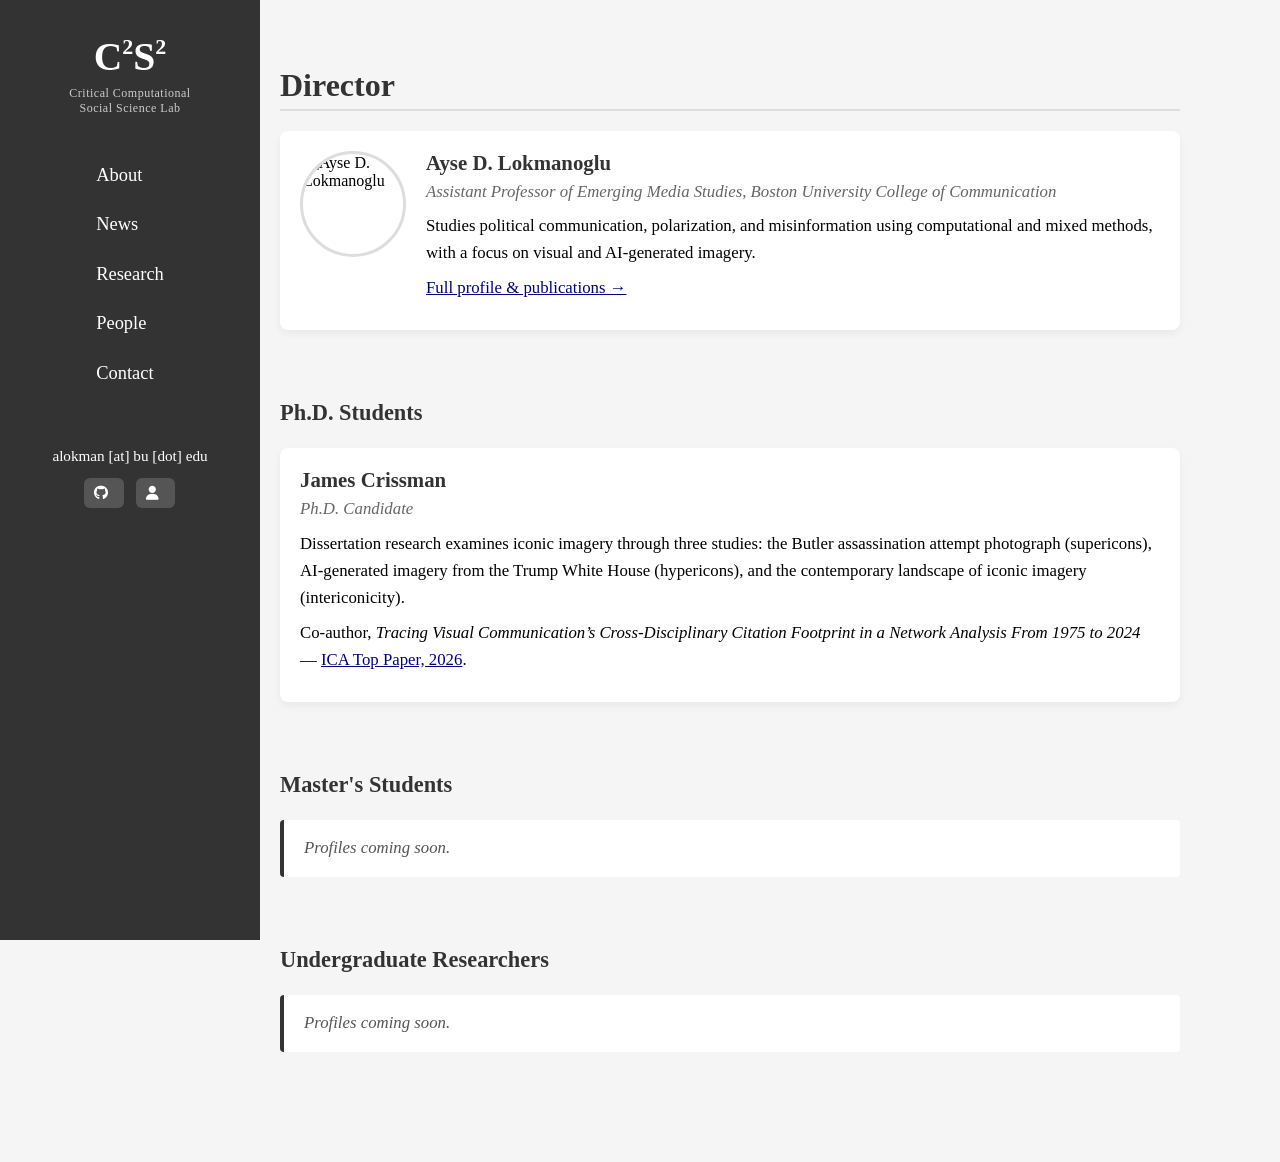
==== people.html @ db1ed7da "updated news and people" ====
<!DOCTYPE html>
<html lang="en">
<head>
  <meta charset="UTF-8">
  <meta name="viewport" content="width=device-width, initial-scale=1.0">
  <title>People &mdash; C2S2 Lab</title>
  <link rel="stylesheet" href="style.css">
  <link rel="stylesheet" href="https://cdnjs.cloudflare.com/ajax/libs/font-awesome/6.5.0/css/all.min.css">
</head>
<body>
  <aside class="sidebar">
    <div class="sidebar-logo">
      <svg viewBox="0 0 400 110" xmlns="http://www.w3.org/2000/svg">
        <text x="200" y="90" font-family="Georgia, serif" font-size="72" font-weight="bold" fill="#ffffff" text-anchor="middle">
          C<tspan font-size="40" dy="-28">2</tspan><tspan dy="28">S</tspan><tspan font-size="40" dy="-28">2</tspan>
        </text>
      </svg>
    </div>
    <div class="sidebar-tagline">Critical Computational<br>Social Science Lab</div>
    <nav>
      <ul>
        <li><a href="index.html#about">About</a></li>
        <li><a href="index.html#news">News</a></li>
        <li><a href="index.html#research">Research</a></li>
        <li><a href="people.html">People</a></li>
        <li><a href="index.html#contact">Contact</a></li>
      </ul>
    </nav>
    <div class="contact-info">
      <p>alokman [at] bu [dot] edu</p>
      <div class="social-links">
        <a href="https://github.com/aysedeniz09/C2S2" target="_blank"><i class="fab fa-github"></i></a>
        <a href="https://aysedeniz09.github.io/" target="_blank"><i class="fas fa-user"></i></a>
      </div>
    </div>
  </aside>

  <main class="main-content">
    <section id="director">
      <h2>Director</h2>
      <div class="person-card">
        <img class="person-photo" src="https://aysedeniz09.github.io/img/prof_pic.jpg" alt="Ayse D. Lokmanoglu">
        <div class="person-info">
          <h4>Ayse D. Lokmanoglu</h4>
          <p class="person-role">Assistant Professor of Emerging Media Studies, Boston University College of Communication</p>
          <p>Studies political communication, polarization, and misinformation using computational and mixed methods, with a focus on visual and AI-generated imagery.</p>
          <p><a href="https://aysedeniz09.github.io/" target="_blank">Full profile &amp; publications &rarr;</a></p>
        </div>
      </div>
    </section>

    <section id="phd-students">
      <h3>Ph.D. Students</h3>
      <div class="person-card">
        <div class="person-info">
          <h4>James Crissman</h4>
          <p class="person-role">Ph.D. Candidate</p>
          <p>Dissertation research examines iconic imagery through three studies: the Butler assassination attempt
            photograph (supericons), AI-generated imagery from the Trump White House (hypericons), and the
            contemporary landscape of iconic imagery (intericonicity).</p>
          <p>Co-author, <em>Tracing Visual Communication&rsquo;s Cross-Disciplinary Citation Footprint in a Network
            Analysis From 1975 to 2024</em> &mdash; <a href="https://icavisualcommunicationstudies.com/" target="_blank">ICA Top Paper, 2026</a>.</p>
        </div>
      </div>
    </section>

    <section id="masters-students">
      <h3>Master's Students</h3>
      <p class="people-note">Profiles coming soon.</p>
    </section>

    <section id="undergrad-researchers">
      <h3>Undergraduate Researchers</h3>
      <p class="people-note">Profiles coming soon.</p>
    </section>
  </main>
</body>
</html>
---- style.css ----
/* Sidebar Styling (adapted from aysedeniz09.github.io) */
.sidebar {
  position: fixed;
  width: 220px;
  min-height: 100vh;
  background-color: #333;
  color: #fff;
  padding: 20px;
  display: flex;
  flex-direction: column;
  justify-content: flex-start;
  align-items: center;
}

.sidebar-logo {
  width: 100%;
  margin-bottom: 5px;
}

.sidebar-logo svg {
  width: 100%;
  height: auto;
  display: block;
}

.sidebar-tagline {
  font-size: 0.75em;
  text-align: center;
  color: #ccc;
  margin-bottom: 25px;
  letter-spacing: 0.5px;
}

.sidebar nav ul {
  list-style: none;
  padding: 0;
}

.sidebar nav ul li {
  margin: 20px 0;
}

.sidebar nav ul li a {
  color: #fff;
  text-decoration: none;
  font-size: 1.1em;
  transition: color 0.3s;
}

.sidebar nav ul li a:hover {
  color: #ccc;
}

.contact-info {
  text-align: center;
  margin-top: 20px;
}

.contact-info p {
  margin-bottom: 10px;
  font-size: 0.95em;
}

.social-links {
  display: flex;
  flex-wrap: wrap;
  justify-content: center;
  gap: 12px;
}

.social-links a {
  display: flex;
  align-items: center;
  justify-content: center;
  background-color: #555;
  color: white;
  text-decoration: none;
  padding: 8px 10px;
  border-radius: 6px;
  font-size: 0.9em;
  transition: background 0.3s;
}

.social-links a:hover {
  background-color: #777;
}

.social-links i {
  margin-right: 6px;
}

/* Main Content */
body {
  display: flex;
  margin: 0;
  font-family: Georgia, serif;
  background-color: #f5f5f5;
  scroll-behavior: smooth;
}

.main-content {
  margin-left: 240px;
  padding: 40px;
  max-width: 900px;
}

h2 {
  font-size: 2em;
  margin-bottom: 20px;
  color: #333;
  border-bottom: 2px solid #ddd;
  padding-bottom: 5px;
}

h3 {
  font-size: 1.4em;
  margin-top: 30px;
  color: #333;
}

p, li {
  font-size: 1.05em;
  line-height: 1.6;
}

section {
  margin-bottom: 70px;
}

a {
  color: navy;
}

a:hover {
  color: #0056b3;
}

.research-areas {
  list-style: disc;
  margin-left: 20px;
}

.research-areas li {
  margin-bottom: 10px;
}

.news-list {
  list-style: none;
  padding: 0;
}

.news-list li {
  margin-bottom: 18px;
  padding-bottom: 18px;
  border-bottom: 1px solid #ddd;
}

.news-date {
  font-weight: bold;
  color: #333;
}


.person-card {
  display: flex;
  gap: 20px;
  background: #fff;
  padding: 20px;
  border-radius: 8px;
  box-shadow: 0 4px 8px rgba(0,0,0,0.05);
  margin-bottom: 25px;
  align-items: flex-start;
}

.person-photo {
  width: 100px;
  height: 100px;
  border-radius: 50%;
  object-fit: cover;
  flex-shrink: 0;
  border: 3px solid #ddd;
}

.person-info h4 {
  margin: 0 0 4px;
  font-size: 1.3em;
  color: #333;
}

.person-role {
  font-style: italic;
  color: #666;
  margin: 0 0 10px;
}

.person-info p {
  margin: 0 0 8px;
}

.people-note {
  background: #fff;
  border-left: 4px solid #333;
  padding: 15px 20px;
  border-radius: 4px;
  font-style: italic;
  color: #555;
}

/* Mobile Responsive */
@media (max-width: 768px) {
  body {
    display: block;
  }

  .sidebar {
    position: static;
    width: auto;
    min-height: auto;
  }

  .main-content {
    margin-left: 0;
    padding: 20px;
    max-width: 100%;
  }
}
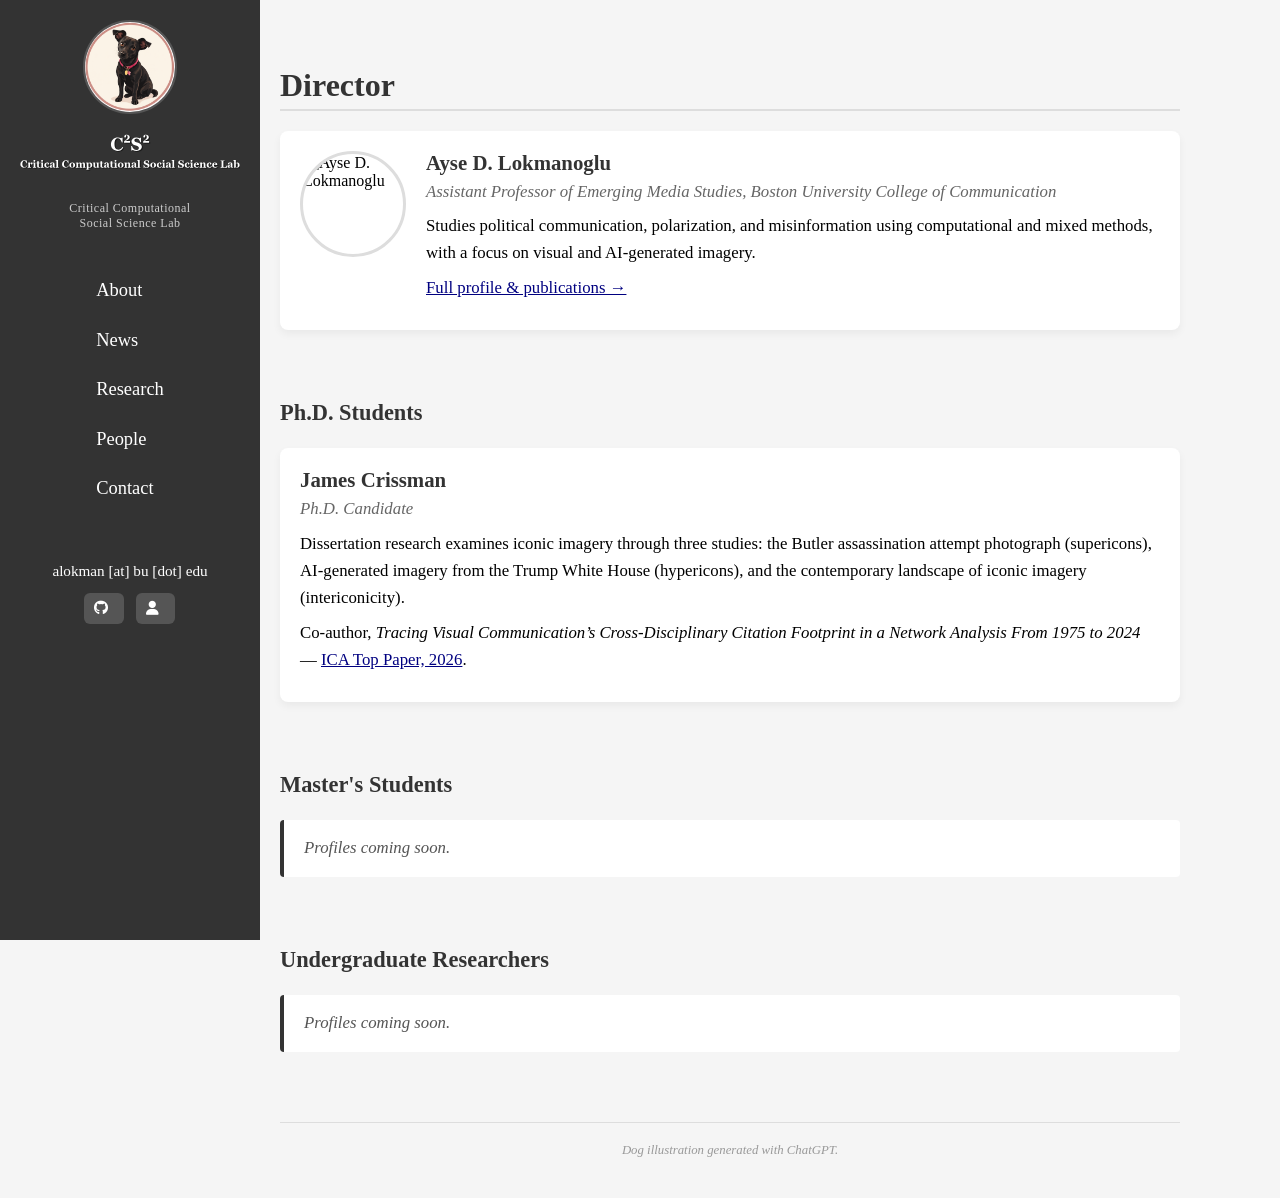
==== commit 77b29b6f: "updated mascot and sidebar" ====
--- a/people.html
+++ b/people.html
@@ -9,12 +9,9 @@
 </head>
 <body>
   <aside class="sidebar">
-    <div class="sidebar-logo">
-      <svg viewBox="0 0 400 110" xmlns="http://www.w3.org/2000/svg">
-        <text x="200" y="90" font-family="Georgia, serif" font-size="72" font-weight="bold" fill="#ffffff" text-anchor="middle">
-          C<tspan font-size="40" dy="-28">2</tspan><tspan dy="28">S</tspan><tspan font-size="40" dy="-28">2</tspan>
-        </text>
-      </svg>
+    <div class="sidebar-brand">
+      <img class="sidebar-mascot" src="img/mascot.png" alt="C2S2 Lab mascot dog">
+      <img class="sidebar-logo-img" src="img/logo.svg" alt="C2S2 - Critical Computational Social Science Lab">
     </div>
     <div class="sidebar-tagline">Critical Computational<br>Social Science Lab</div>
     <nav>
@@ -73,6 +70,10 @@
       <h3>Undergraduate Researchers</h3>
       <p class="people-note">Profiles coming soon.</p>
     </section>
+
+    <footer class="site-footer">
+      Dog illustration generated with ChatGPT.
+    </footer>
   </main>
 </body>
 </html>
--- a/style.css
+++ b/style.css
@@ -12,15 +12,37 @@
   align-items: center;
 }
 
-.sidebar-logo {
+.sidebar-brand {
+  display: flex;
+  flex-direction: column;
+  align-items: center;
+  gap: 12px;
   width: 100%;
-  margin-bottom: 5px;
-}
-
-.sidebar-logo svg {
+  margin-bottom: 20px;
+}
+
+.sidebar-logo-img {
   width: 100%;
   height: auto;
-  display: block;
+}
+
+.sidebar-mascot {
+  width: 90px;
+  height: 90px;
+  border-radius: 50%;
+  object-fit: cover;
+  flex-shrink: 0;
+  border: 2px solid #555;
+}
+
+.site-footer {
+  text-align: center;
+  font-size: 0.8em;
+  font-style: italic;
+  color: #999;
+  margin-top: 50px;
+  padding-top: 20px;
+  border-top: 1px solid #ddd;
 }
 
 .sidebar-tagline {
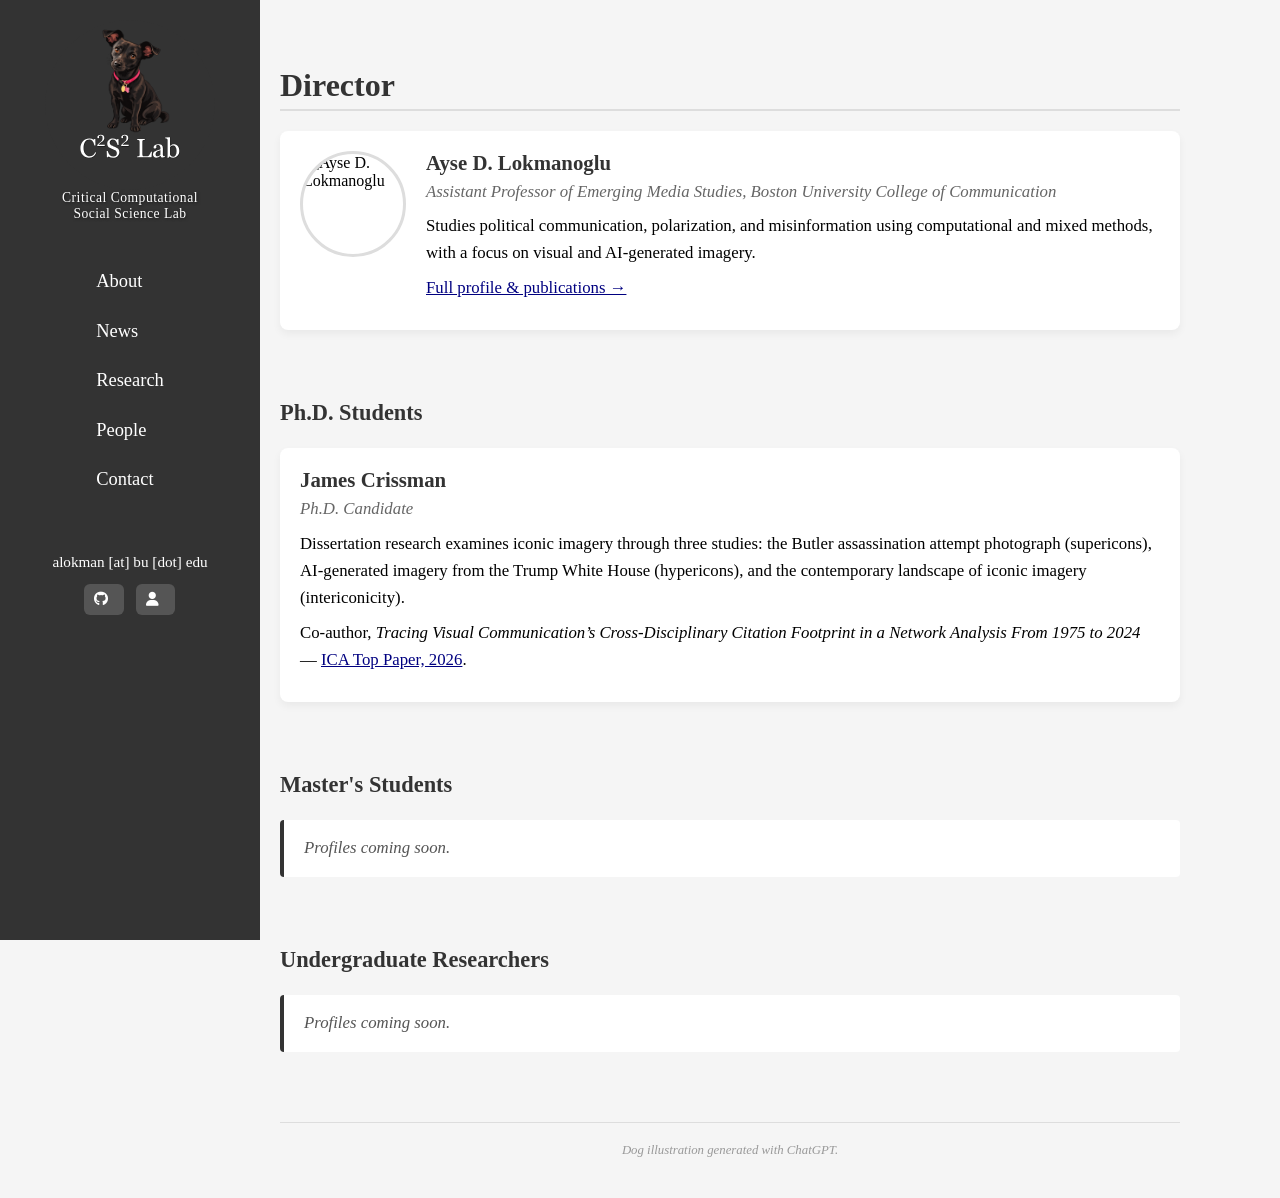
==== commit b411af89: "playign with logo and mascot" ====
--- a/people.html
+++ b/people.html
@@ -10,8 +10,7 @@
 <body>
   <aside class="sidebar">
     <div class="sidebar-brand">
-      <img class="sidebar-mascot" src="img/mascot.png" alt="C2S2 Lab mascot dog">
-      <img class="sidebar-logo-img" src="img/logo.svg" alt="C2S2 - Critical Computational Social Science Lab">
+      <img class="sidebar-brand-img" src="img/C2S2.svg" alt="C2S2 Lab logo with mascot dog">
     </div>
     <div class="sidebar-tagline">Critical Computational<br>Social Science Lab</div>
     <nav>
--- a/style.css
+++ b/style.css
@@ -14,25 +14,27 @@
 
 .sidebar-brand {
   display: flex;
-  flex-direction: column;
-  align-items: center;
-  gap: 12px;
+  justify-content: center;
   width: 100%;
-  margin-bottom: 20px;
-}
-
-.sidebar-logo-img {
-  width: 100%;
-  height: auto;
-}
-
-.sidebar-mascot {
-  width: 90px;
-  height: 90px;
+  margin-bottom: 0;
+}
+
+.sidebar-brand-img {
+  width: 170px;
+  height: 170px;
   border-radius: 50%;
   object-fit: cover;
-  flex-shrink: 0;
-  border: 2px solid #555;
+}
+
+.sidebar-tagline {
+  font-size: 0.85em;
+  text-align: center;
+  color: #fff;
+  font-family: Georgia, serif;
+  margin-top: 0;
+  margin-bottom: 25px;
+  letter-spacing: 0.5px;
+  text-shadow: 1px 1px 3px rgba(0, 0, 0, 0.5);
 }
 
 .site-footer {
@@ -43,14 +45,6 @@
   margin-top: 50px;
   padding-top: 20px;
   border-top: 1px solid #ddd;
-}
-
-.sidebar-tagline {
-  font-size: 0.75em;
-  text-align: center;
-  color: #ccc;
-  margin-bottom: 25px;
-  letter-spacing: 0.5px;
 }
 
 .sidebar nav ul {
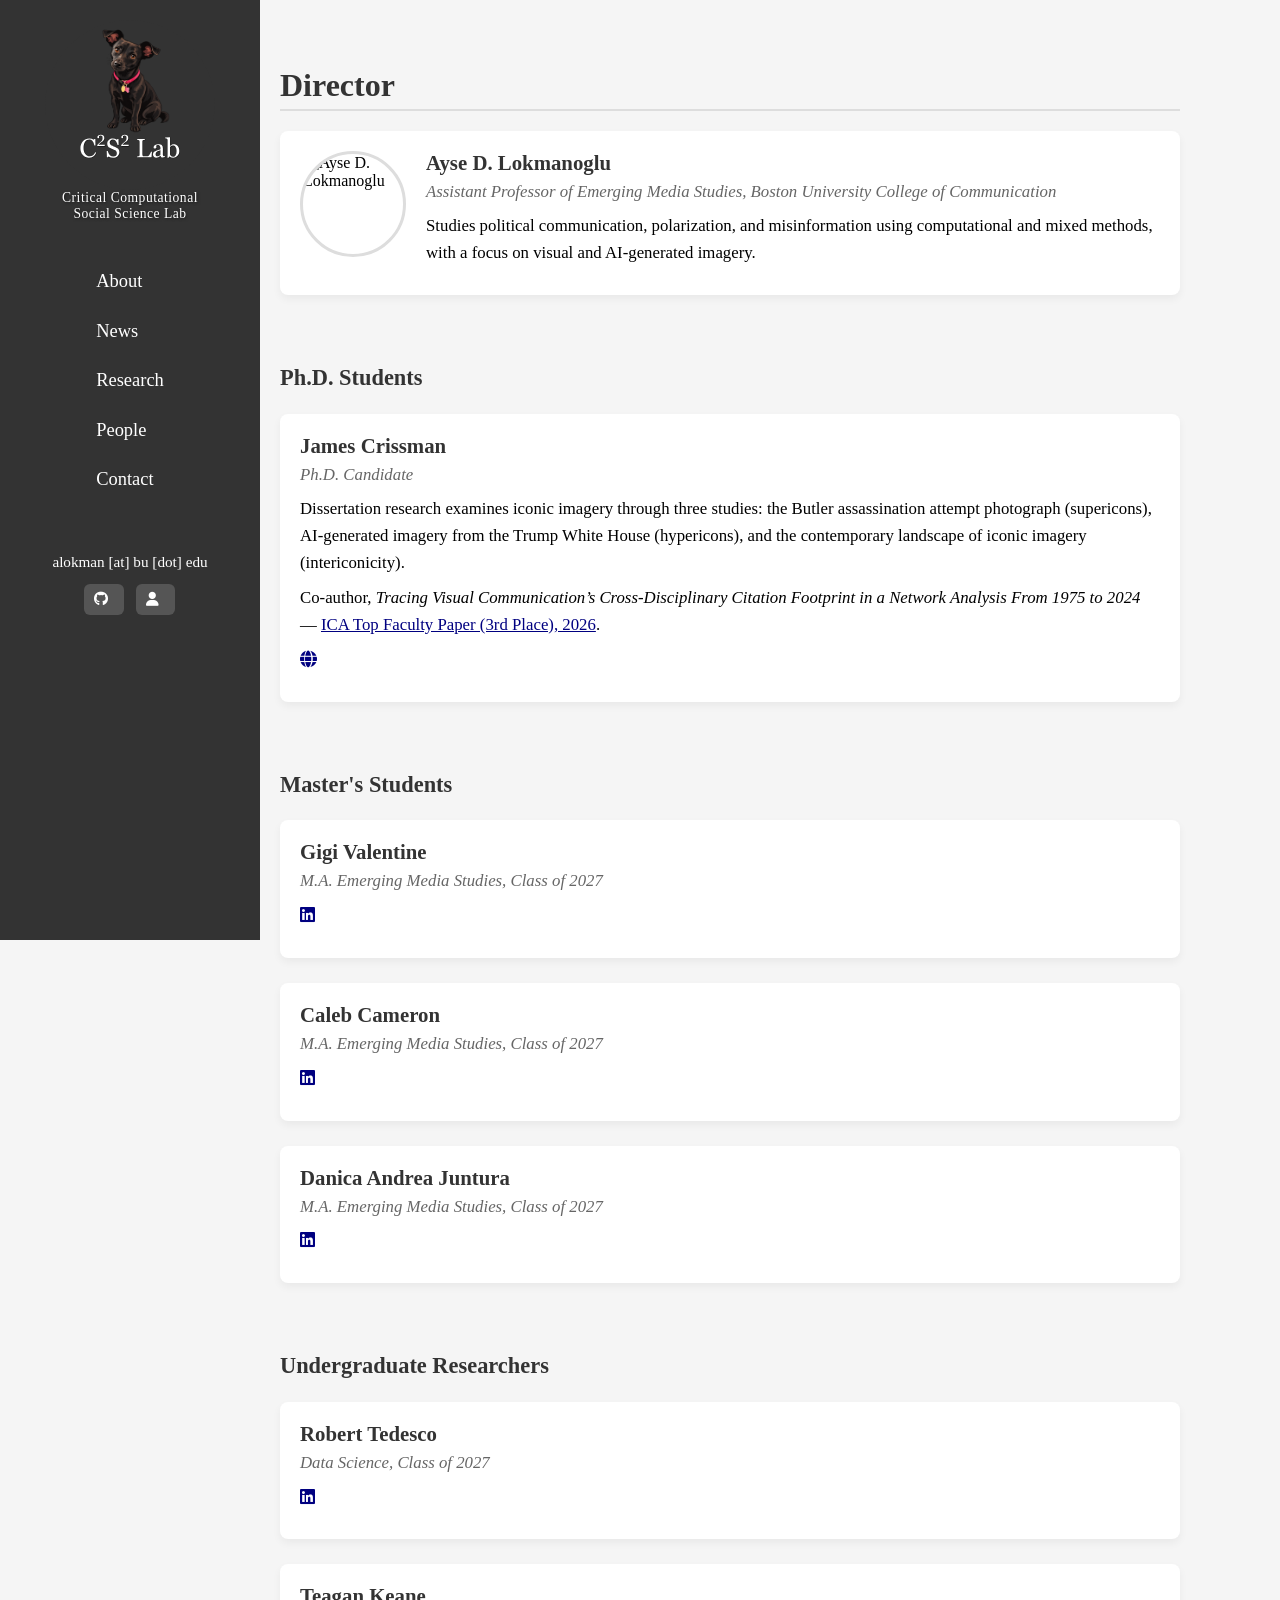
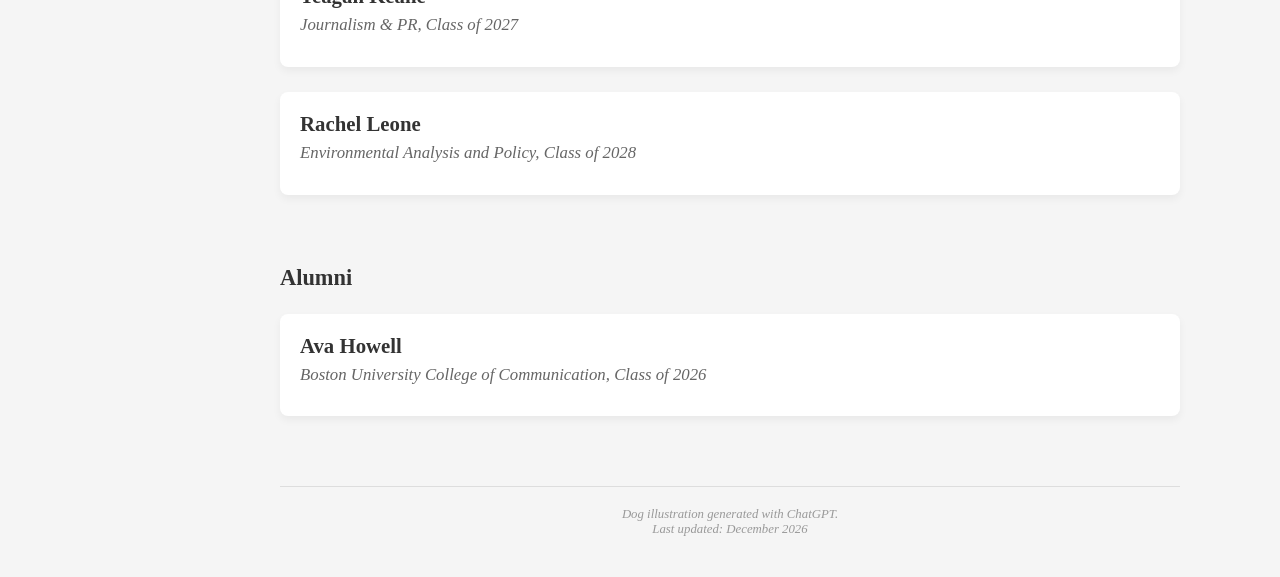
==== commit fdd5cc85: "added people" ====
--- a/people.html
+++ b/people.html
@@ -37,10 +37,9 @@
       <div class="person-card">
         <img class="person-photo" src="https://aysedeniz09.github.io/img/prof_pic.jpg" alt="Ayse D. Lokmanoglu">
         <div class="person-info">
-          <h4>Ayse D. Lokmanoglu</h4>
+          <h4><a href="https://aysedeniz09.github.io/" target="_blank">Ayse D. Lokmanoglu</a></h4>
           <p class="person-role">Assistant Professor of Emerging Media Studies, Boston University College of Communication</p>
           <p>Studies political communication, polarization, and misinformation using computational and mixed methods, with a focus on visual and AI-generated imagery.</p>
-          <p><a href="https://aysedeniz09.github.io/" target="_blank">Full profile &amp; publications &rarr;</a></p>
         </div>
       </div>
     </section>
@@ -55,24 +54,91 @@
             photograph (supericons), AI-generated imagery from the Trump White House (hypericons), and the
             contemporary landscape of iconic imagery (intericonicity).</p>
           <p>Co-author, <em>Tracing Visual Communication&rsquo;s Cross-Disciplinary Citation Footprint in a Network
-            Analysis From 1975 to 2024</em> &mdash; <a href="https://icavisualcommunicationstudies.com/" target="_blank">ICA Top Paper, 2026</a>.</p>
+            Analysis From 1975 to 2024</em> &mdash; <a href="https://icavisualcommunicationstudies.com/" target="_blank">ICA Top Faculty Paper (3rd Place), 2026</a>.</p>
+          <p><a href="https://jcriss22.github.io/website/" target="_blank" aria-label="Website"><i class="fas fa-globe"></i></a></p>
         </div>
       </div>
     </section>
 
     <section id="masters-students">
       <h3>Master's Students</h3>
-      <p class="people-note">Profiles coming soon.</p>
+      <div class="person-card">
+        <div class="person-info">
+          <h4>Gigi Valentine</h4>
+          <p class="person-role">M.A. Emerging Media Studies, Class of 2027</p>
+          <p><a href="https://www.linkedin.com/in/ggvk" target="_blank" aria-label="LinkedIn"><i class="fab fa-linkedin"></i></a></p>
+        </div>
+      </div>
+      <div class="person-card">
+        <div class="person-info">
+          <h4>Caleb Cameron</h4>
+          <p class="person-role">M.A. Emerging Media Studies, Class of 2027</p>
+          <p><a href="https://www.linkedin.com/in/caleb-cameron-b55962261/" target="_blank" aria-label="LinkedIn"><i class="fab fa-linkedin"></i></a></p>
+        </div>
+      </div>
+      <div class="person-card">
+        <div class="person-info">
+          <h4>Danica Andrea Juntura</h4>
+          <p class="person-role">M.A. Emerging Media Studies, Class of 2027</p>
+          <p><a href="https://www.linkedin.com/in/danicaandreajuntura/" target="_blank" aria-label="LinkedIn"><i class="fab fa-linkedin"></i></a></p>
+        </div>
+      </div>
     </section>
 
     <section id="undergrad-researchers">
       <h3>Undergraduate Researchers</h3>
-      <p class="people-note">Profiles coming soon.</p>
+      <div class="person-card">
+        <div class="person-info">
+          <h4>Robert Tedesco</h4>
+          <p class="person-role">Data Science, Class of 2027</p>
+          <p><a href="https://www.linkedin.com/in/rob-tedesco/" target="_blank" aria-label="LinkedIn"><i class="fab fa-linkedin"></i></a></p>
+        </div>
+      </div>
+      <div class="person-card">
+        <div class="person-info">
+          <h4>Teagan Keane</h4>
+          <p class="person-role">Journalism &amp; PR, Class of 2027</p>
+        </div>
+      </div>
+      <div class="person-card">
+        <div class="person-info">
+          <h4>Rachel Leone</h4>
+          <p class="person-role">Environmental Analysis and Policy, Class of 2028</p>
+        </div>
+      </div>
+    </section>
+
+    <section id="alumni">
+      <h3>Alumni</h3>
+      <div class="person-card">
+        <div class="person-info">
+          <h4>Ava Howell</h4>
+          <p class="person-role">Boston University College of Communication, Class of 2026</p>
+        </div>
+      </div>
     </section>
 
     <footer class="site-footer">
-      Dog illustration generated with ChatGPT.
+      Dog illustration generated with ChatGPT.<br>
+      Last updated: <span id="last-updated">&hellip;</span>
     </footer>
   </main>
+
+  <script>
+    fetch(document.location.href, { method: 'HEAD' })
+      .then(res => {
+        const lastModified = res.headers.get('Last-Modified');
+        if (lastModified) {
+          const date = new Date(lastModified);
+          const formatted = date.toLocaleDateString('en-US', { year: 'numeric', month: 'long' });
+          document.getElementById('last-updated').textContent = formatted;
+        } else {
+          document.getElementById('last-updated').textContent = 'recently';
+        }
+      })
+      .catch(() => {
+        document.getElementById('last-updated').textContent = 'recently';
+      });
+  </script>
 </body>
 </html>
--- a/style.css
+++ b/style.css
@@ -203,6 +203,15 @@
   color: #333;
 }
 
+.person-info h4 a {
+  color: inherit;
+  text-decoration: none;
+}
+
+.person-info h4 a:hover {
+  text-decoration: underline;
+}
+
 .person-role {
   font-style: italic;
   color: #666;
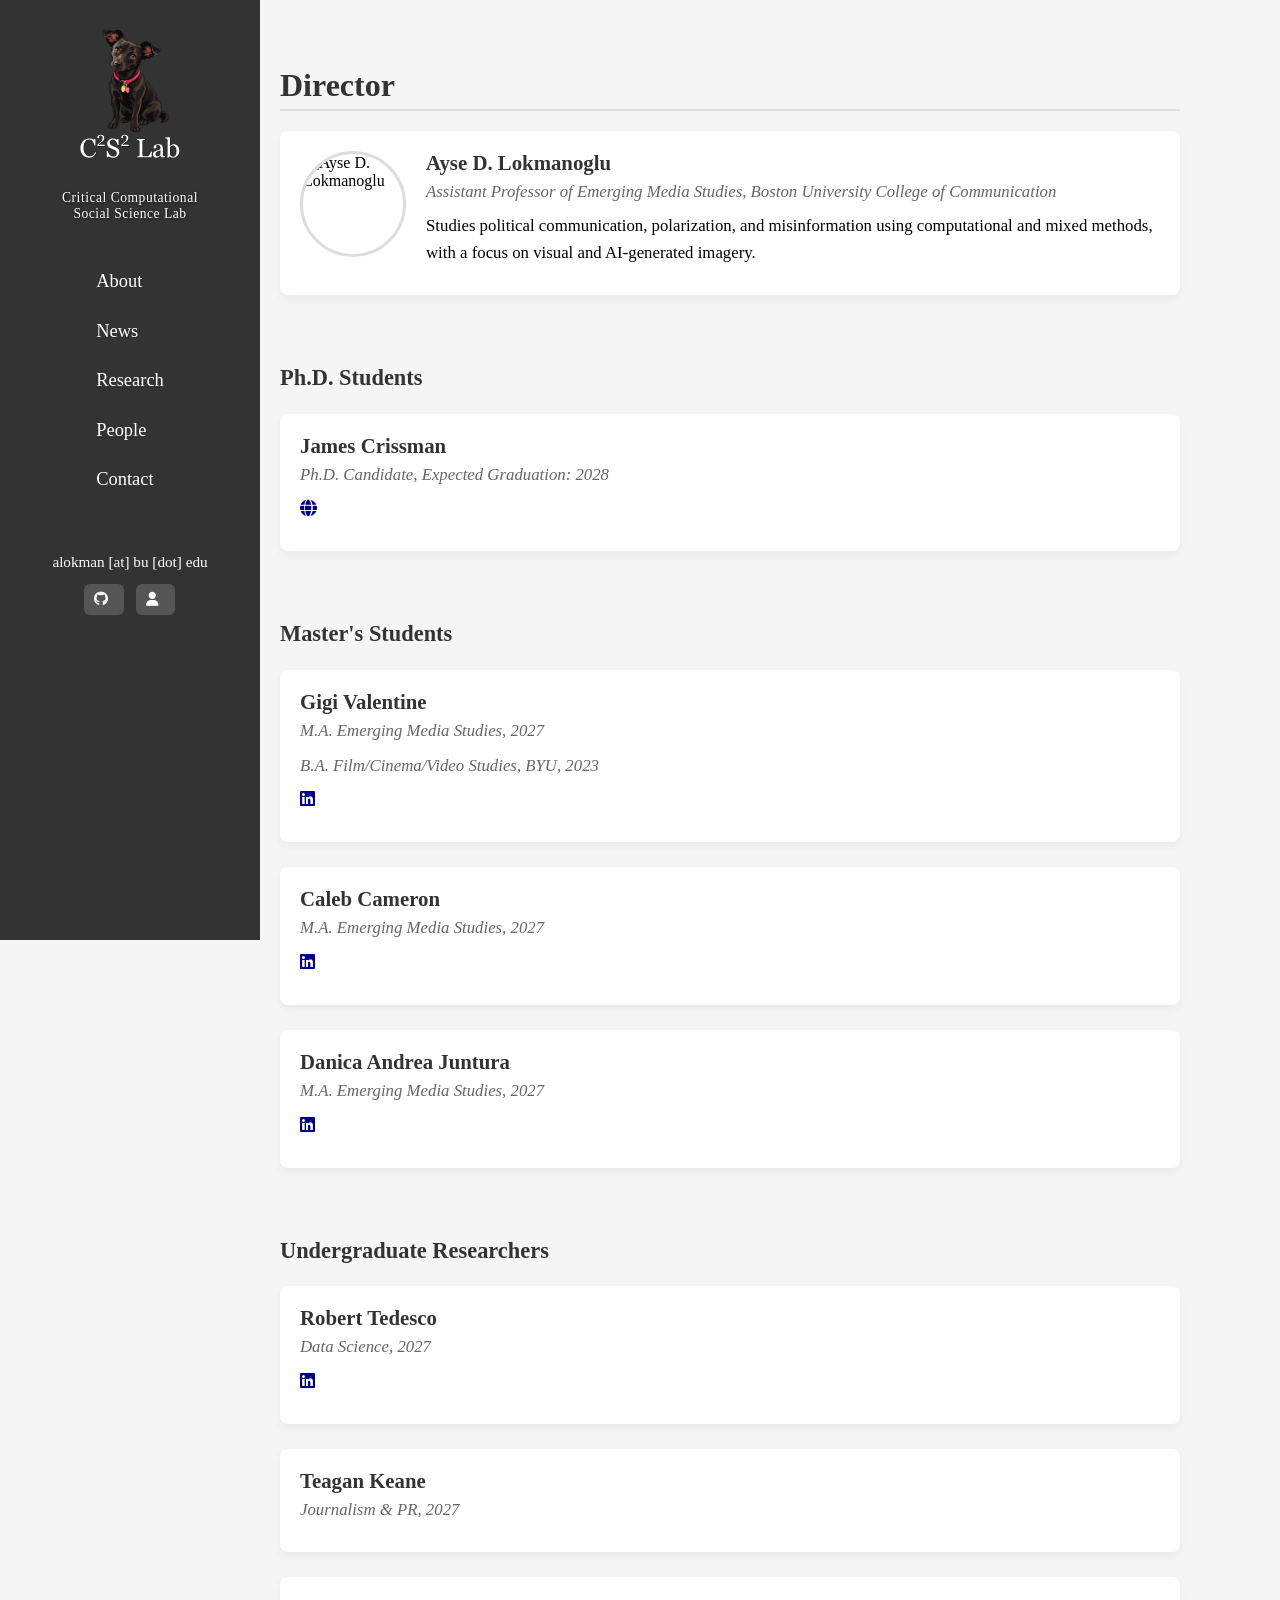
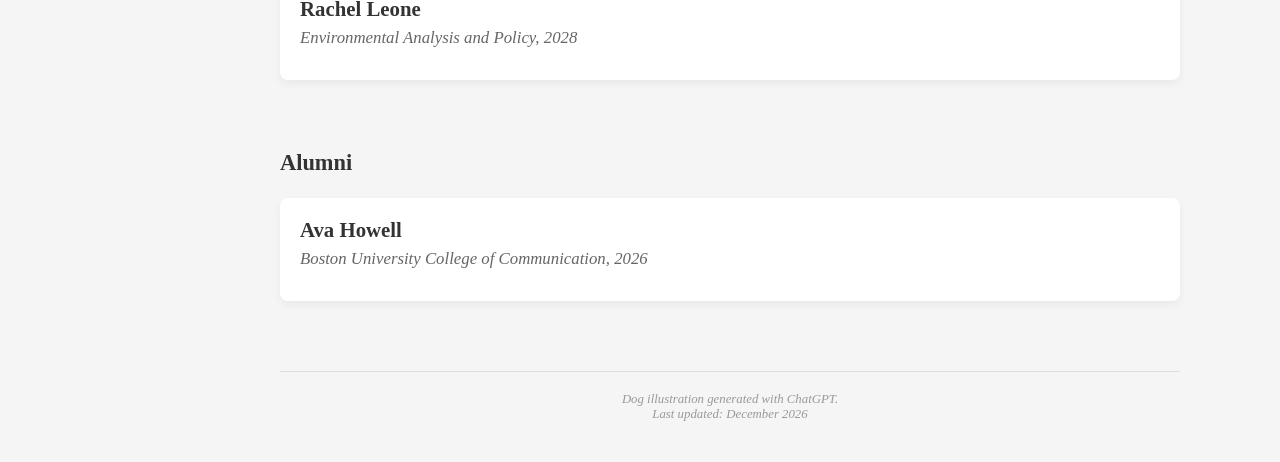
==== commit f9037bbd: "added people years" ====
--- a/people.html
+++ b/people.html
@@ -49,12 +49,7 @@
       <div class="person-card">
         <div class="person-info">
           <h4>James Crissman</h4>
-          <p class="person-role">Ph.D. Candidate</p>
-          <p>Dissertation research examines iconic imagery through three studies: the Butler assassination attempt
-            photograph (supericons), AI-generated imagery from the Trump White House (hypericons), and the
-            contemporary landscape of iconic imagery (intericonicity).</p>
-          <p>Co-author, <em>Tracing Visual Communication&rsquo;s Cross-Disciplinary Citation Footprint in a Network
-            Analysis From 1975 to 2024</em> &mdash; <a href="https://icavisualcommunicationstudies.com/" target="_blank">ICA Top Faculty Paper (3rd Place), 2026</a>.</p>
+          <p class="person-role">Ph.D. Candidate, Expected Graduation: 2028</p>
           <p><a href="https://jcriss22.github.io/website/" target="_blank" aria-label="Website"><i class="fas fa-globe"></i></a></p>
         </div>
       </div>
@@ -65,21 +60,22 @@
       <div class="person-card">
         <div class="person-info">
           <h4>Gigi Valentine</h4>
-          <p class="person-role">M.A. Emerging Media Studies, Class of 2027</p>
+          <p class="person-role">M.A. Emerging Media Studies, 2027</p>
+          <p class="person-role">B.A. Film/Cinema/Video Studies, BYU, 2023</p>
           <p><a href="https://www.linkedin.com/in/ggvk" target="_blank" aria-label="LinkedIn"><i class="fab fa-linkedin"></i></a></p>
         </div>
       </div>
       <div class="person-card">
         <div class="person-info">
           <h4>Caleb Cameron</h4>
-          <p class="person-role">M.A. Emerging Media Studies, Class of 2027</p>
+          <p class="person-role">M.A. Emerging Media Studies, 2027</p>
           <p><a href="https://www.linkedin.com/in/caleb-cameron-b55962261/" target="_blank" aria-label="LinkedIn"><i class="fab fa-linkedin"></i></a></p>
         </div>
       </div>
       <div class="person-card">
         <div class="person-info">
           <h4>Danica Andrea Juntura</h4>
-          <p class="person-role">M.A. Emerging Media Studies, Class of 2027</p>
+          <p class="person-role">M.A. Emerging Media Studies, 2027</p>
           <p><a href="https://www.linkedin.com/in/danicaandreajuntura/" target="_blank" aria-label="LinkedIn"><i class="fab fa-linkedin"></i></a></p>
         </div>
       </div>
@@ -90,20 +86,20 @@
       <div class="person-card">
         <div class="person-info">
           <h4>Robert Tedesco</h4>
-          <p class="person-role">Data Science, Class of 2027</p>
+          <p class="person-role">Data Science, 2027</p>
           <p><a href="https://www.linkedin.com/in/rob-tedesco/" target="_blank" aria-label="LinkedIn"><i class="fab fa-linkedin"></i></a></p>
         </div>
       </div>
       <div class="person-card">
         <div class="person-info">
           <h4>Teagan Keane</h4>
-          <p class="person-role">Journalism &amp; PR, Class of 2027</p>
+          <p class="person-role">Journalism &amp; PR, 2027</p>
         </div>
       </div>
       <div class="person-card">
         <div class="person-info">
           <h4>Rachel Leone</h4>
-          <p class="person-role">Environmental Analysis and Policy, Class of 2028</p>
+          <p class="person-role">Environmental Analysis and Policy, 2028</p>
         </div>
       </div>
     </section>
@@ -113,7 +109,7 @@
       <div class="person-card">
         <div class="person-info">
           <h4>Ava Howell</h4>
-          <p class="person-role">Boston University College of Communication, Class of 2026</p>
+          <p class="person-role">Boston University College of Communication, 2026</p>
         </div>
       </div>
     </section>
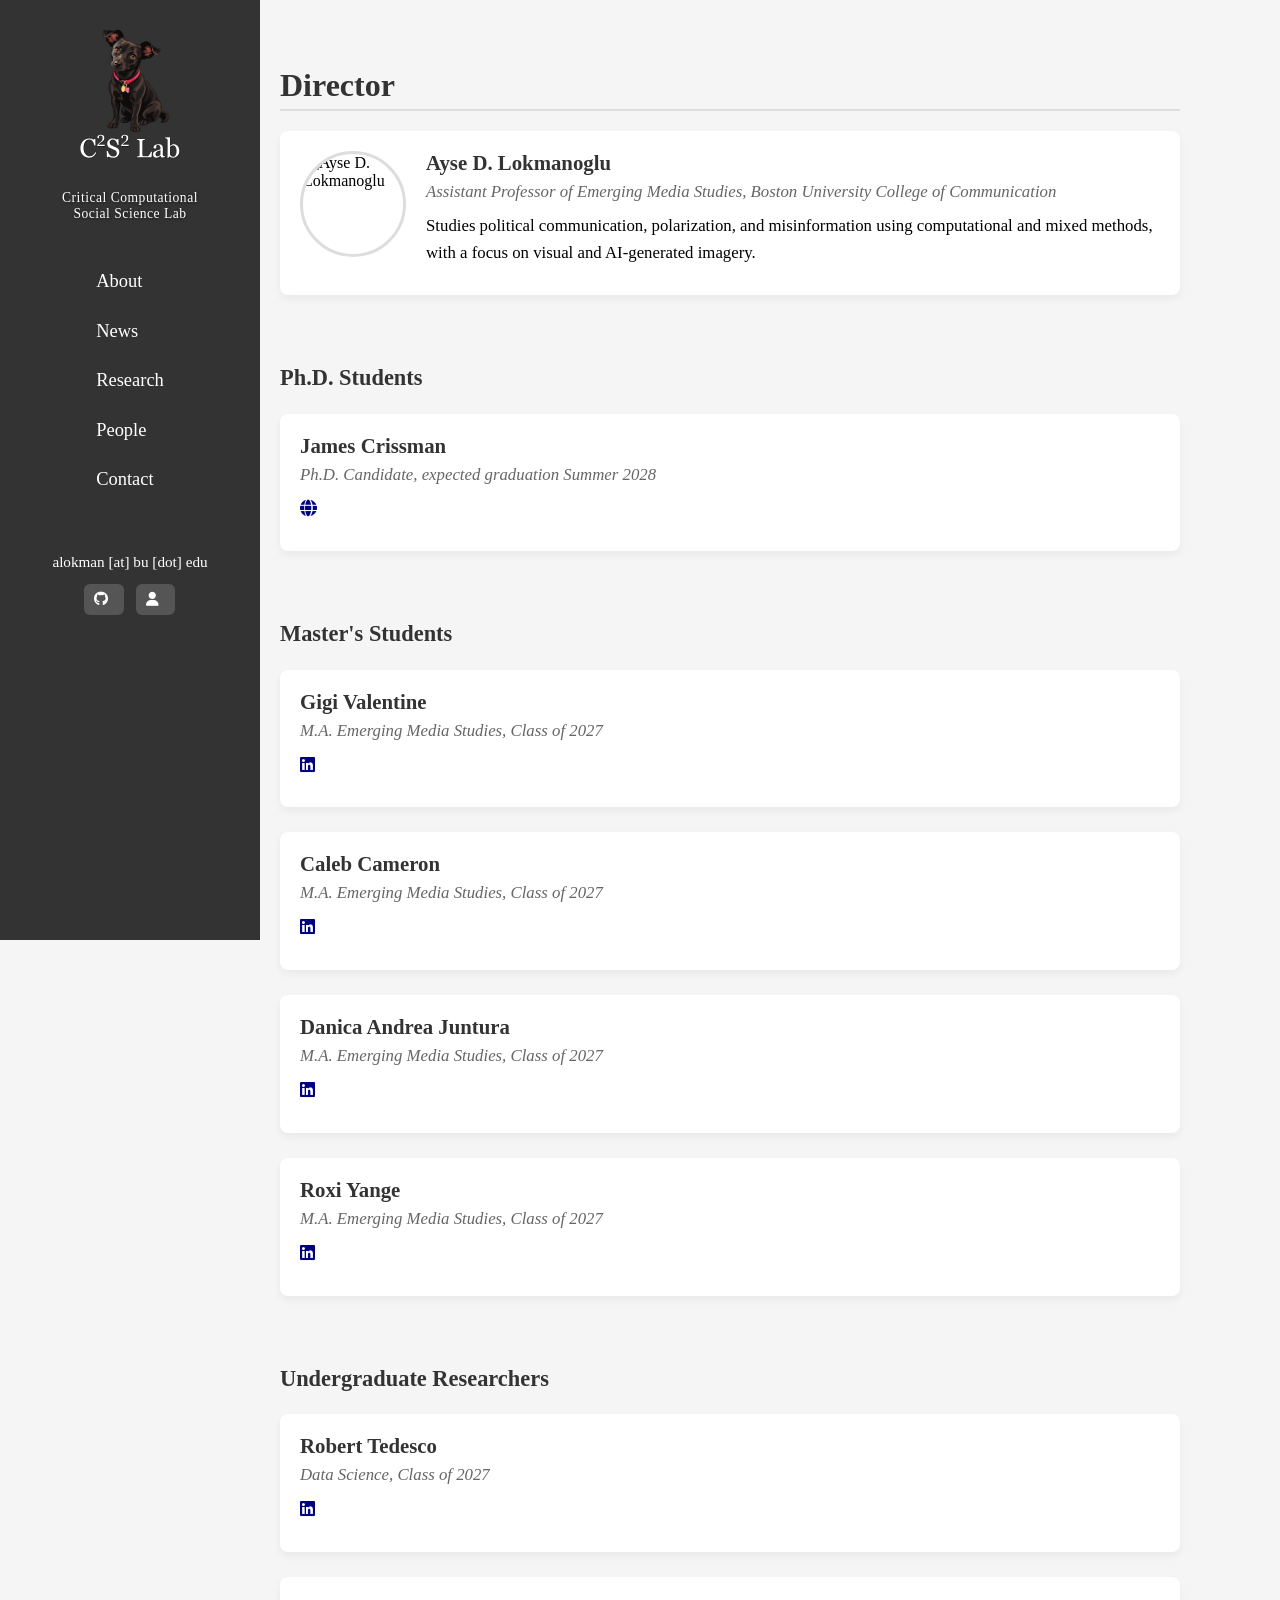
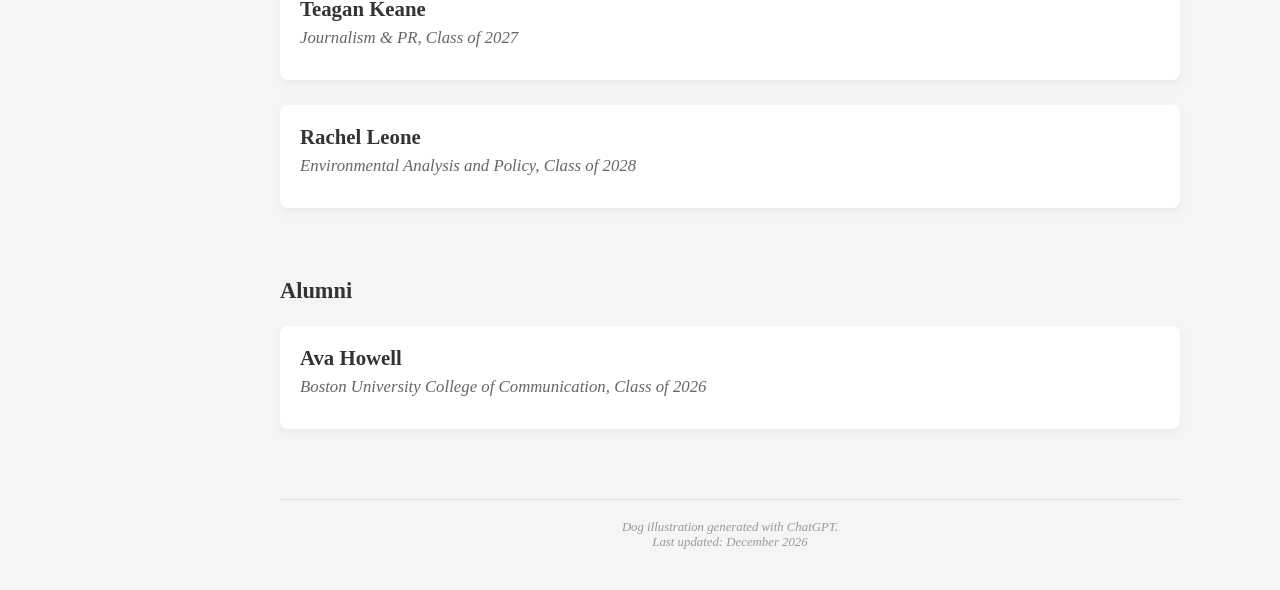
==== commit 0a563d58: "new people and news" ====
--- a/people.html
+++ b/people.html
@@ -49,7 +49,7 @@
       <div class="person-card">
         <div class="person-info">
           <h4>James Crissman</h4>
-          <p class="person-role">Ph.D. Candidate, Expected Graduation: 2028</p>
+          <p class="person-role">Ph.D. Candidate, expected graduation Summer 2028</p>
           <p><a href="https://jcriss22.github.io/website/" target="_blank" aria-label="Website"><i class="fas fa-globe"></i></a></p>
         </div>
       </div>
@@ -60,23 +60,29 @@
       <div class="person-card">
         <div class="person-info">
           <h4>Gigi Valentine</h4>
-          <p class="person-role">M.A. Emerging Media Studies, 2027</p>
-          <p class="person-role">B.A. Film/Cinema/Video Studies, BYU, 2023</p>
+          <p class="person-role">M.A. Emerging Media Studies, Class of 2027</p>
           <p><a href="https://www.linkedin.com/in/ggvk" target="_blank" aria-label="LinkedIn"><i class="fab fa-linkedin"></i></a></p>
         </div>
       </div>
       <div class="person-card">
         <div class="person-info">
           <h4>Caleb Cameron</h4>
-          <p class="person-role">M.A. Emerging Media Studies, 2027</p>
+          <p class="person-role">M.A. Emerging Media Studies, Class of 2027</p>
           <p><a href="https://www.linkedin.com/in/caleb-cameron-b55962261/" target="_blank" aria-label="LinkedIn"><i class="fab fa-linkedin"></i></a></p>
         </div>
       </div>
       <div class="person-card">
         <div class="person-info">
           <h4>Danica Andrea Juntura</h4>
-          <p class="person-role">M.A. Emerging Media Studies, 2027</p>
+          <p class="person-role">M.A. Emerging Media Studies, Class of 2027</p>
           <p><a href="https://www.linkedin.com/in/danicaandreajuntura/" target="_blank" aria-label="LinkedIn"><i class="fab fa-linkedin"></i></a></p>
+        </div>
+      </div>
+      <div class="person-card">
+        <div class="person-info">
+          <h4>Roxi Yange</h4>
+          <p class="person-role">M.A. Emerging Media Studies, Class of 2027</p>
+          <p><a href="https://www.linkedin.com/in/roxi-yange-42b9753a5" target="_blank" aria-label="LinkedIn"><i class="fab fa-linkedin"></i></a></p>
         </div>
       </div>
     </section>
@@ -86,20 +92,20 @@
       <div class="person-card">
         <div class="person-info">
           <h4>Robert Tedesco</h4>
-          <p class="person-role">Data Science, 2027</p>
+          <p class="person-role">Data Science, Class of 2027</p>
           <p><a href="https://www.linkedin.com/in/rob-tedesco/" target="_blank" aria-label="LinkedIn"><i class="fab fa-linkedin"></i></a></p>
         </div>
       </div>
       <div class="person-card">
         <div class="person-info">
           <h4>Teagan Keane</h4>
-          <p class="person-role">Journalism &amp; PR, 2027</p>
+          <p class="person-role">Journalism &amp; PR, Class of 2027</p>
         </div>
       </div>
       <div class="person-card">
         <div class="person-info">
           <h4>Rachel Leone</h4>
-          <p class="person-role">Environmental Analysis and Policy, 2028</p>
+          <p class="person-role">Environmental Analysis and Policy, Class of 2028</p>
         </div>
       </div>
     </section>
@@ -109,7 +115,7 @@
       <div class="person-card">
         <div class="person-info">
           <h4>Ava Howell</h4>
-          <p class="person-role">Boston University College of Communication, 2026</p>
+          <p class="person-role">Boston University College of Communication, Class of 2026</p>
         </div>
       </div>
     </section>
